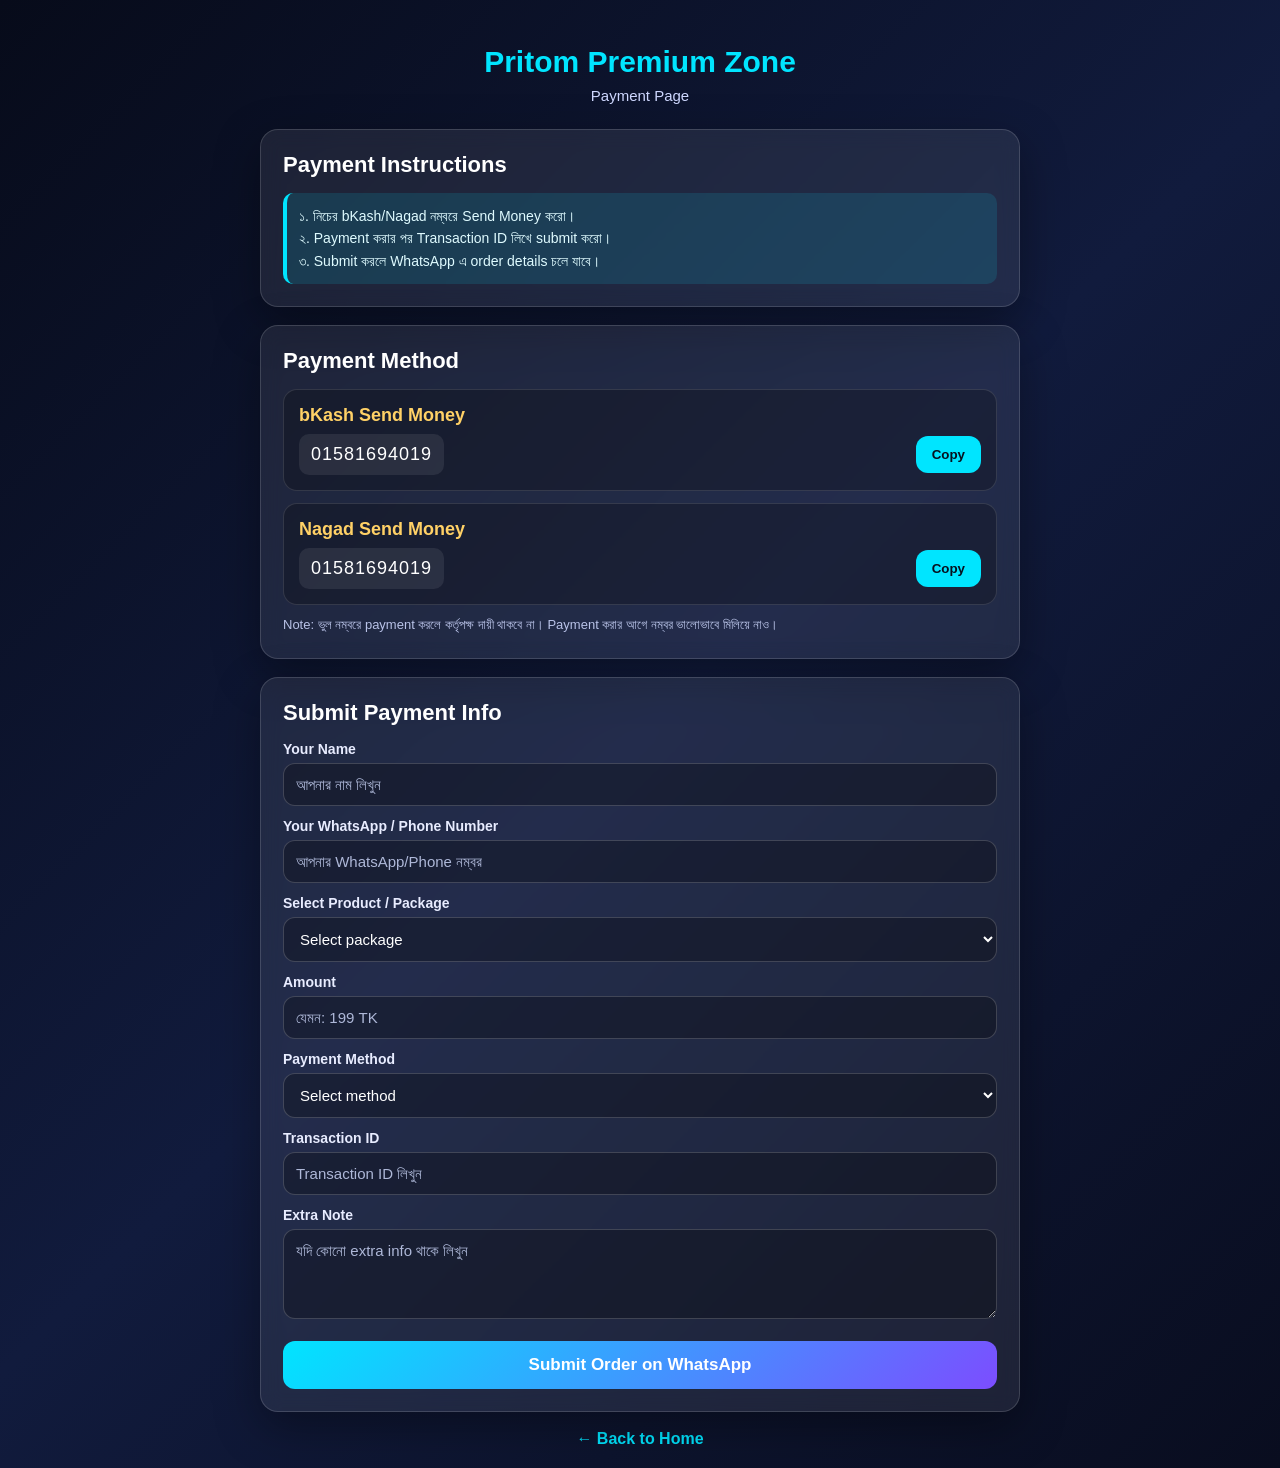
==== payment.html @ acbf882b "Add files via upload" ====
<!DOCTYPE html>
<html lang="bn">
<head>
  <meta charset="UTF-8" />
  <meta name="viewport" content="width=device-width, initial-scale=1.0" />
  <title>Payment - Pritom Premium Zone</title>

  <style>
    * {
      margin: 0;
      padding: 0;
      box-sizing: border-box;
      font-family: Arial, Helvetica, sans-serif;
    }

    body {
      min-height: 100vh;
      background: linear-gradient(135deg, #070b1a, #111b3d, #090d1f);
      color: #ffffff;
      padding: 20px;
    }

    .container {
      max-width: 760px;
      margin: 0 auto;
    }

    .header {
      text-align: center;
      padding: 25px 10px;
    }

    .header h1 {
      font-size: 30px;
      color: #00e5ff;
      margin-bottom: 8px;
    }

    .header p {
      color: #cfd8ff;
      font-size: 15px;
    }

    .card {
      background: rgba(255, 255, 255, 0.08);
      border: 1px solid rgba(255, 255, 255, 0.15);
      border-radius: 18px;
      padding: 22px;
      margin-bottom: 18px;
      box-shadow: 0 15px 45px rgba(0,0,0,0.35);
      backdrop-filter: blur(10px);
    }

    .card h2 {
      font-size: 22px;
      margin-bottom: 15px;
    }

    .notice {
      background: rgba(0, 229, 255, 0.12);
      border-left: 4px solid #00e5ff;
      padding: 12px;
      border-radius: 10px;
      color: #dffbff;
      font-size: 14px;
      line-height: 1.6;
    }

    .payment-box {
      display: grid;
      gap: 12px;
      margin-top: 15px;
    }

    .method {
      background: rgba(0,0,0,0.25);
      border: 1px solid rgba(255,255,255,0.12);
      border-radius: 14px;
      padding: 15px;
    }

    .method strong {
      display: block;
      color: #ffd166;
      font-size: 18px;
      margin-bottom: 8px;
    }

    .number-row {
      display: flex;
      gap: 10px;
      align-items: center;
      justify-content: space-between;
      flex-wrap: wrap;
    }

    .number {
      font-size: 18px;
      letter-spacing: 1px;
      color: #ffffff;
      background: rgba(255,255,255,0.08);
      padding: 10px 12px;
      border-radius: 10px;
    }

    button,
    .btn {
      border: none;
      outline: none;
      cursor: pointer;
      border-radius: 12px;
      padding: 11px 16px;
      font-weight: 700;
      text-decoration: none;
      display: inline-block;
      transition: 0.25s;
    }

    .copy-btn {
      background: #00e5ff;
      color: #06111f;
    }

    .copy-btn:hover {
      transform: translateY(-2px);
      background: #6ff3ff;
    }

    label {
      display: block;
      margin: 12px 0 6px;
      color: #e8ecff;
      font-size: 14px;
      font-weight: 600;
    }

    input,
    select,
    textarea {
      width: 100%;
      padding: 12px;
      border-radius: 12px;
      border: 1px solid rgba(255,255,255,0.18);
      background: rgba(0,0,0,0.28);
      color: #ffffff;
      font-size: 15px;
      outline: none;
    }

    input::placeholder,
    textarea::placeholder {
      color: #aeb8d8;
    }

    select option {
      color: #000;
    }

    textarea {
      min-height: 90px;
      resize: vertical;
    }

    .submit-btn {
      width: 100%;
      margin-top: 18px;
      background: linear-gradient(135deg, #00e5ff, #7c4dff);
      color: #ffffff;
      font-size: 17px;
      padding: 14px;
    }

    .submit-btn:hover {
      transform: translateY(-2px);
      box-shadow: 0 10px 25px rgba(0,229,255,0.25);
    }

    .back {
      text-align: center;
      margin-top: 18px;
    }

    .back a {
      color: #00e5ff;
      text-decoration: none;
      font-weight: 700;
    }

    .small {
      color: #b9c3e8;
      font-size: 13px;
      line-height: 1.6;
      margin-top: 10px;
    }

    @media (max-width: 520px) {
      .header h1 {
        font-size: 25px;
      }

      .number {
        width: 100%;
      }

      .copy-btn {
        width: 100%;
      }
    }
  </style>
</head>

<body>
  <div class="container">
    <div class="header">
      <h1>Pritom Premium Zone</h1>
      <p>Payment Page</p>
    </div>

    <div class="card">
      <h2>Payment Instructions</h2>
      <div class="notice">
        ১. নিচের bKash/Nagad নম্বরে Send Money করো। <br>
        ২. Payment করার পর Transaction ID লিখে submit করো। <br>
        ৩. Submit করলে WhatsApp এ order details চলে যাবে।
      </div>
    </div>

    <div class="card">
      <h2>Payment Method</h2>

      <div class="payment-box">
        <div class="method">
          <strong>bKash Send Money</strong>
          <div class="number-row">
            <div class="number" id="bkashNumber">01581694019</div>
            <button class="copy-btn" onclick="copyText('bkashNumber')">Copy</button>
          </div>
        </div>

        <div class="method">
          <strong>Nagad Send Money</strong>
          <div class="number-row">
            <div class="number" id="nagadNumber">01581694019</div>
            <button class="copy-btn" onclick="copyText('nagadNumber')">Copy</button>
          </div>
        </div>
      </div>

      <p class="small">
        Note: ভুল নম্বরে payment করলে কর্তৃপক্ষ দায়ী থাকবে না। Payment করার আগে নম্বর ভালোভাবে মিলিয়ে নাও।
      </p>
    </div>

    <div class="card">
      <h2>Submit Payment Info</h2>

      <form id="paymentForm">
        <label>Your Name</label>
        <input type="text" id="name" placeholder="আপনার নাম লিখুন" required />

        <label>Your WhatsApp / Phone Number</label>
        <input type="text" id="phone" placeholder="আপনার WhatsApp/Phone নম্বর" required />

        <label>Select Product / Package</label>
        <select id="package" required>
          <option value="">Select package</option>
          <option value="YouTube + Google One">YouTube + Google One</option>
          <option value="YouTube + Gemini Pro">YouTube + Gemini Pro</option>
          <option value="Google One 5TB + Gemini Pro">Google One 5TB + Gemini Pro</option>
          <option value="YouTube Premium">YouTube Premium</option>
          <option value="Netflix Premium">Netflix Premium</option>
          <option value="Amazon Prime">Amazon Prime</option>
          <option value="Other">Other</option>
        </select>

        <label>Amount</label>
        <input type="text" id="amount" placeholder="যেমন: 199 TK" required />

        <label>Payment Method</label>
        <select id="method" required>
          <option value="">Select method</option>
          <option value="bKash">bKash</option>
          <option value="Nagad">Nagad</option>
        </select>

        <label>Transaction ID</label>
        <input type="text" id="trxid" placeholder="Transaction ID লিখুন" required />

        <label>Extra Note</label>
        <textarea id="note" placeholder="যদি কোনো extra info থাকে লিখুন"></textarea>

        <button type="submit" class="submit-btn">Submit Order on WhatsApp</button>
      </form>
    </div>

    <div class="back">
      <a href="index.html">← Back to Home</a>
    </div>
  </div>

  <script>
    function copyText(id) {
      const text = document.getElementById(id).innerText;

      navigator.clipboard.writeText(text).then(function () {
        alert("Number copied: " + text);
      }).catch(function () {
        alert("Copy failed. Please copy manually.");
      });
    }


      const params = new URLSearchParams(window.location.search);
      const selectedPackage = params.get("package");
      if (selectedPackage) {
        const packageSelect = document.getElementById("package");
        let matched = false;
        Array.from(packageSelect.options).forEach(option => {
          if (option.value.toLowerCase() === selectedPackage.toLowerCase()) matched = true;
        });
        if (!matched) {
          const option = document.createElement("option");
          option.value = selectedPackage;
          option.textContent = selectedPackage;
          packageSelect.appendChild(option);
        }
        packageSelect.value = selectedPackage;
      }

    document.getElementById("paymentForm").addEventListener("submit", function(e) {
      e.preventDefault();

      const name = document.getElementById("name").value.trim();
      const phone = document.getElementById("phone").value.trim();
      const pack = document.getElementById("package").value;
      const amount = document.getElementById("amount").value.trim();
      const method = document.getElementById("method").value;
      const trxid = document.getElementById("trxid").value.trim();
      const note = document.getElementById("note").value.trim();

      const whatsappNumber = "8801581694019";

      const message =
`Hello Pritom Premium Zone,

I have completed payment.

Name: ${name}
Phone: ${phone}
Package: ${pack}
Amount: ${amount}
Payment Method: ${method}
Transaction ID: ${trxid}
Note: ${note ? note : "N/A"}

Please confirm my order.`;

      const url = "https://wa.me/" + whatsappNumber + "?text=" + encodeURIComponent(message);
      window.open(url, "_blank");
    });
  </script>
</body>
</html>
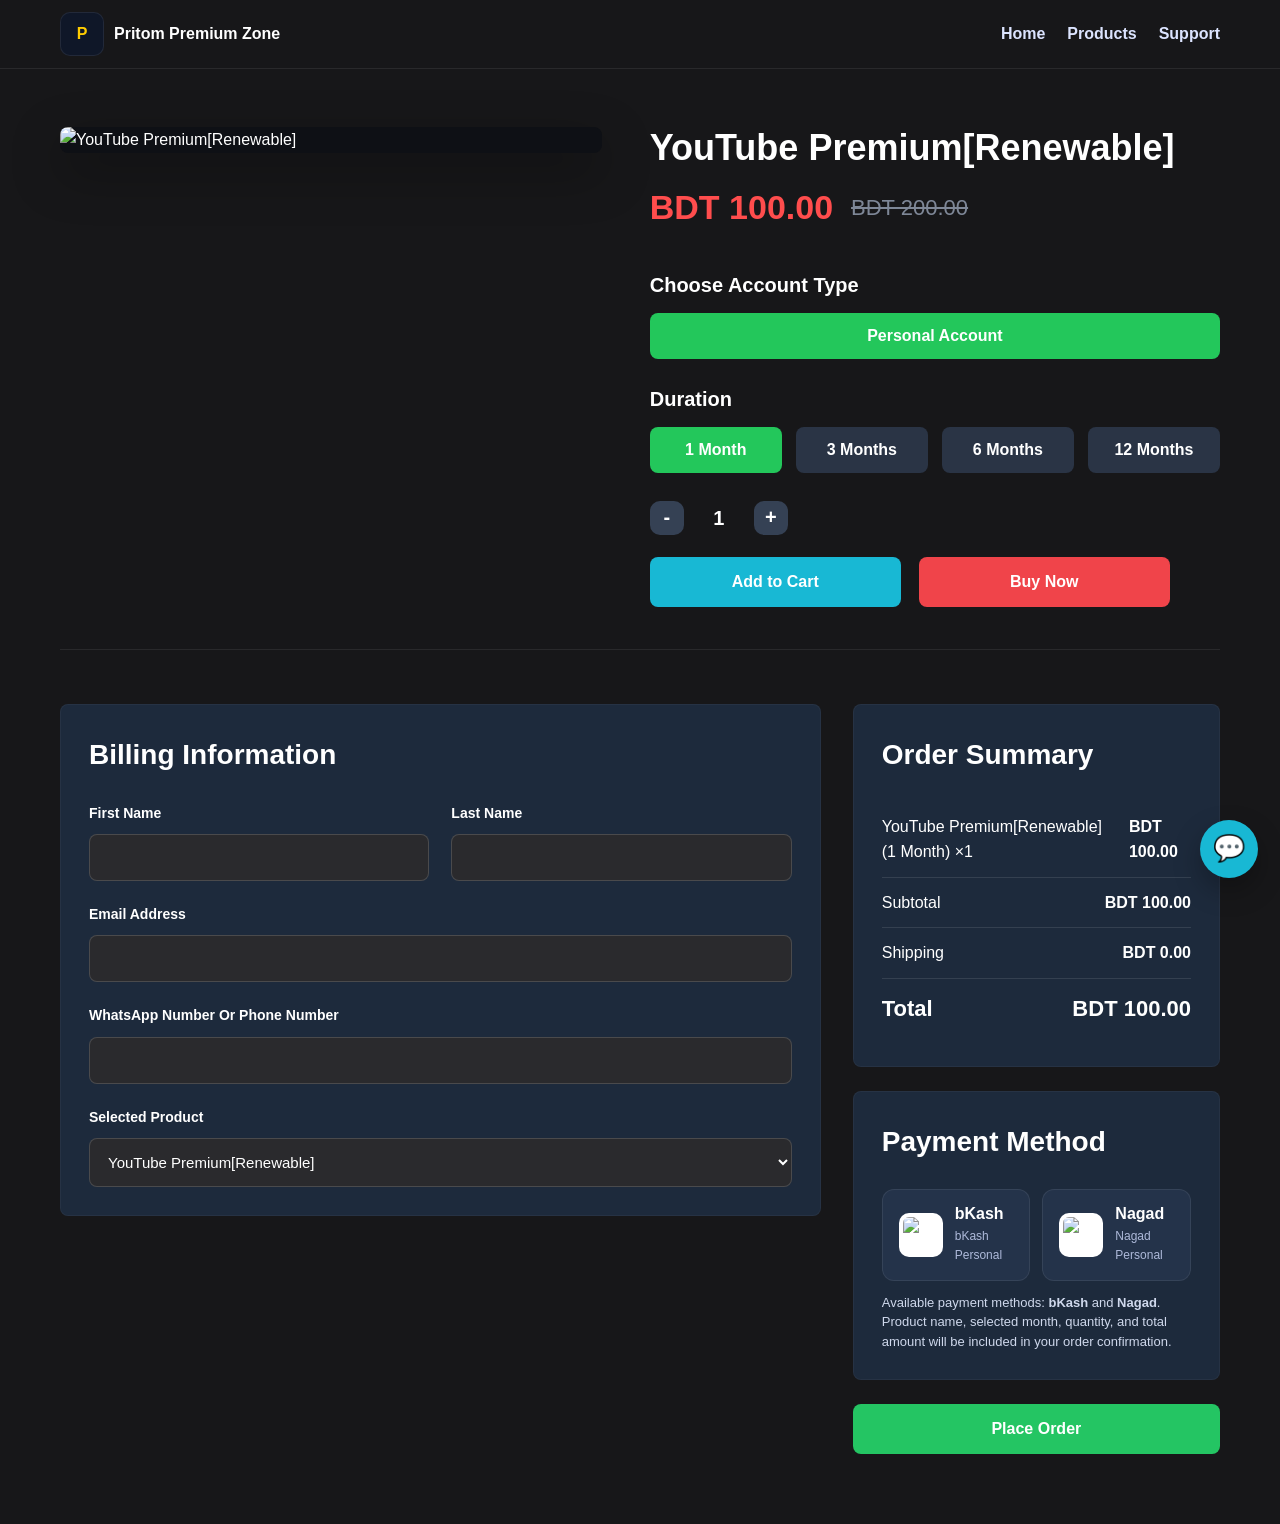
==== commit 061195c2: "Add files via upload" ====
--- a/payment.html
+++ b/payment.html
@@ -1,363 +1,314 @@
 <!DOCTYPE html>
-<html lang="bn">
+<html lang="en">
 <head>
   <meta charset="UTF-8" />
   <meta name="viewport" content="width=device-width, initial-scale=1.0" />
   <title>Payment - Pritom Premium Zone</title>
-
+  <link rel="stylesheet" href="style.css" />
   <style>
-    * {
-      margin: 0;
-      padding: 0;
-      box-sizing: border-box;
-      font-family: Arial, Helvetica, sans-serif;
-    }
-
-    body {
-      min-height: 100vh;
-      background: linear-gradient(135deg, #070b1a, #111b3d, #090d1f);
-      color: #ffffff;
-      padding: 20px;
-    }
-
-    .container {
-      max-width: 760px;
-      margin: 0 auto;
-    }
-
-    .header {
-      text-align: center;
-      padding: 25px 10px;
-    }
-
-    .header h1 {
-      font-size: 30px;
-      color: #00e5ff;
-      margin-bottom: 8px;
-    }
-
-    .header p {
-      color: #cfd8ff;
-      font-size: 15px;
-    }
-
-    .card {
-      background: rgba(255, 255, 255, 0.08);
-      border: 1px solid rgba(255, 255, 255, 0.15);
-      border-radius: 18px;
-      padding: 22px;
-      margin-bottom: 18px;
-      box-shadow: 0 15px 45px rgba(0,0,0,0.35);
-      backdrop-filter: blur(10px);
-    }
-
-    .card h2 {
-      font-size: 22px;
-      margin-bottom: 15px;
-    }
-
-    .notice {
-      background: rgba(0, 229, 255, 0.12);
-      border-left: 4px solid #00e5ff;
-      padding: 12px;
-      border-radius: 10px;
-      color: #dffbff;
-      font-size: 14px;
-      line-height: 1.6;
-    }
-
-    .payment-box {
-      display: grid;
-      gap: 12px;
-      margin-top: 15px;
-    }
-
-    .method {
-      background: rgba(0,0,0,0.25);
-      border: 1px solid rgba(255,255,255,0.12);
-      border-radius: 14px;
-      padding: 15px;
-    }
-
-    .method strong {
-      display: block;
-      color: #ffd166;
-      font-size: 18px;
-      margin-bottom: 8px;
-    }
-
-    .number-row {
-      display: flex;
-      gap: 10px;
-      align-items: center;
-      justify-content: space-between;
-      flex-wrap: wrap;
-    }
-
-    .number {
-      font-size: 18px;
-      letter-spacing: 1px;
-      color: #ffffff;
-      background: rgba(255,255,255,0.08);
-      padding: 10px 12px;
-      border-radius: 10px;
-    }
-
-    button,
-    .btn {
-      border: none;
-      outline: none;
-      cursor: pointer;
-      border-radius: 12px;
-      padding: 11px 16px;
-      font-weight: 700;
-      text-decoration: none;
-      display: inline-block;
-      transition: 0.25s;
-    }
-
-    .copy-btn {
-      background: #00e5ff;
-      color: #06111f;
-    }
-
-    .copy-btn:hover {
-      transform: translateY(-2px);
-      background: #6ff3ff;
-    }
-
-    label {
-      display: block;
-      margin: 12px 0 6px;
-      color: #e8ecff;
-      font-size: 14px;
-      font-weight: 600;
-    }
-
-    input,
-    select,
-    textarea {
-      width: 100%;
-      padding: 12px;
-      border-radius: 12px;
-      border: 1px solid rgba(255,255,255,0.18);
-      background: rgba(0,0,0,0.28);
-      color: #ffffff;
-      font-size: 15px;
-      outline: none;
-    }
-
-    input::placeholder,
-    textarea::placeholder {
-      color: #aeb8d8;
-    }
-
-    select option {
-      color: #000;
-    }
-
-    textarea {
-      min-height: 90px;
-      resize: vertical;
-    }
-
-    .submit-btn {
-      width: 100%;
-      margin-top: 18px;
-      background: linear-gradient(135deg, #00e5ff, #7c4dff);
-      color: #ffffff;
-      font-size: 17px;
-      padding: 14px;
-    }
-
-    .submit-btn:hover {
-      transform: translateY(-2px);
-      box-shadow: 0 10px 25px rgba(0,229,255,0.25);
-    }
-
-    .back {
-      text-align: center;
-      margin-top: 18px;
-    }
-
-    .back a {
-      color: #00e5ff;
-      text-decoration: none;
-      font-weight: 700;
-    }
-
-    .small {
-      color: #b9c3e8;
-      font-size: 13px;
-      line-height: 1.6;
-      margin-top: 10px;
-    }
-
-    @media (max-width: 520px) {
-      .header h1 {
-        font-size: 25px;
-      }
-
-      .number {
-        width: 100%;
-      }
-
-      .copy-btn {
-        width: 100%;
-      }
-    }
+    body{background:#171719;color:#fff;font-family:Arial,Helvetica,sans-serif}
+    .pay-header{position:sticky;top:0;z-index:10;background:#171719;border-bottom:1px solid rgba(255,255,255,.08)}
+    .pay-nav{min-height:68px;display:flex;align-items:center;justify-content:space-between;gap:24px}
+    .pay-brand{display:flex;align-items:center;gap:10px;font-weight:800}
+    .pay-logo{width:44px;height:44px;border-radius:10px;background:#0f1728;display:grid;place-items:center;color:#ffcc00;border:1px solid rgba(255,255,255,.08)}
+    .pay-links{display:flex;gap:22px;align-items:center;color:#dce4ff;font-weight:700}
+    .pay-links a{color:#dce4ff;text-decoration:none}
+    .pay-links a:hover{color:#1dd7ff}
+    .product-detail{display:grid;grid-template-columns:.95fr 1fr;gap:48px;align-items:start;padding:58px 0 42px}
+    .detail-image{background:#0e1015;border-radius:8px;overflow:hidden;box-shadow:0 18px 50px rgba(0,0,0,.35)}
+    .detail-image img{width:100%;display:block}
+    .detail-box h1{font-size:36px;line-height:1.15;margin:0 0 12px}
+    .detail-price{display:flex;align-items:center;gap:18px;margin:0 0 34px}
+    .sale-price{font-size:34px;font-weight:900;color:#ff4d4d}
+    .old-price{font-size:22px;text-decoration:line-through;color:#7e8797}
+    .choice-title{font-size:20px;font-weight:800;margin:24px 0 12px}
+    .account-type{display:grid;grid-template-columns:1fr;gap:12px;margin-bottom:22px}
+    .pill-btn{border:0;border-radius:8px;background:#2a3445;color:#fff;padding:14px 20px;font-weight:800;font-size:16px;cursor:pointer}
+    .pill-btn.active{background:#23c75b}
+    .duration-row{display:grid;grid-template-columns:repeat(4,1fr);gap:14px;margin-bottom:28px}
+    .quantity-row{display:flex;align-items:center;gap:18px;margin:4px 0 22px}
+    .qty-btn{width:34px;height:34px;border:0;border-radius:10px;background:#354154;color:#fff;font-size:20px;font-weight:900;cursor:pointer}
+    .qty-value{font-size:20px;font-weight:800;min-width:34px;text-align:center}
+    .action-row{display:grid;grid-template-columns:1fr 1fr;gap:18px;max-width:520px}
+    .cyan-btn,.red-btn,.green-btn,.blue-btn{border:0;border-radius:8px;color:#fff;font-weight:900;font-size:16px;padding:16px 22px;cursor:pointer}
+    .cyan-btn{background:#18b8d4}.red-btn{background:#f0444a}.green-btn{background:#24c563}.blue-btn{background:#075bd8}
+    .checkout-section{padding:54px 0 70px;border-top:1px solid rgba(255,255,255,.08)}
+    .checkout-grid{display:grid;grid-template-columns:1.45fr .7fr;gap:32px;align-items:start}
+    .pay-card{background:#1d2a3c;border-radius:8px;padding:28px;border:1px solid rgba(255,255,255,.04)}
+    .pay-card h2{font-size:28px;margin:0 0 24px}
+    .form-grid2{display:grid;grid-template-columns:1fr 1fr;gap:22px}
+    .field.full{grid-column:1/-1}
+    .field label{display:block;margin-bottom:10px;color:#fff;font-weight:800}
+    .field input,.field select{width:100%;background:#2a2a2d;border:1px solid rgba(255,255,255,.15);border-radius:8px;color:#fff;padding:14px;font-size:15px;outline:none}
+    .field input:focus{border-color:#2b80ff;box-shadow:0 0 0 2px rgba(43,128,255,.18)}
+    .summary-line{display:flex;justify-content:space-between;gap:20px;padding:12px 0;border-bottom:1px solid rgba(255,255,255,.1);font-size:16px}
+    .summary-line.total{border-bottom:0;font-size:22px;font-weight:900}
+    .payment-method-list{display:grid;grid-template-columns:1fr 1fr;gap:12px;margin-top:8px}.payment-method-card{display:flex;align-items:center;gap:12px;padding:14px 16px;background:#24334a;border:1px solid rgba(255,255,255,.08);border-radius:12px}.payment-method-card img{width:44px;height:44px;object-fit:contain;background:#fff;border-radius:10px;padding:4px}.payment-method-card strong{display:block;color:#fff;font-size:16px;line-height:1.2}.payment-method-card span{display:block;color:#aebada;font-size:12px;margin-top:4px}.payment-method-note{margin-top:12px;color:#cfd8ec;font-size:13px;line-height:1.5}
+    .place-order{width:100%;margin-top:24px}
+    .chat-float{position:fixed;right:22px;bottom:22px;width:58px;height:58px;border-radius:50%;display:grid;place-items:center;background:#18b8d4;color:#fff;font-size:26px;text-decoration:none;box-shadow:0 12px 28px rgba(0,0,0,.28)}
+    .modal{display:none;position:fixed;inset:0;background:rgba(8,15,31,.72);z-index:9999;align-items:center;justify-content:center;padding:18px;backdrop-filter:blur(8px)}
+    .modal.active{display:flex}
+    .modal-box{width:min(460px,96vw);max-height:92vh;overflow:auto;background:#f7fbff;color:#06142a;border-radius:22px;box-shadow:0 25px 80px rgba(0,0,0,.42)}
+    .modal-top{display:flex;align-items:center;justify-content:space-between;padding:18px 22px;background:#fff;border-radius:22px 22px 0 0;border-bottom:1px solid #e8eef7;font-weight:900}
+    .close-btn{border:0;background:#eef3f9;width:34px;height:34px;border-radius:50%;font-size:24px;color:#718199;cursor:pointer}
+    .modal-body{padding:22px 18px 0;background:#f5f9ff}
+    .pay-logo-card{display:flex;flex-direction:column;align-items:center;justify-content:center;gap:10px;padding:8px 0 4px}.pay-logo-card img{width:120px;max-height:64px;object-fit:contain}.pay-logo-card strong{font-size:18px;color:#1f3558}
+    .method-tabs{display:grid;grid-template-columns:1fr 1fr;margin:14px 0;border-radius:8px;overflow:hidden;background:#095bd8;color:#fff;font-weight:800}
+    .method-tabs button{border:0;background:#075bd8;color:#fff;padding:14px;cursor:pointer;font-weight:900}
+    .method-tabs button.active{background:#0b6bf0}
+    .method-boxes{display:grid;grid-template-columns:1fr 1fr;gap:12px;margin:12px 0 24px}
+    .method-box{background:#fff;border:1px solid #dbe3ee;border-radius:12px;padding:16px 14px;text-align:center;cursor:pointer}.method-box img{width:100%;max-width:120px;height:52px;object-fit:contain;margin:0 auto 10px;display:block}
+    .method-box.active{border-color:#075bd8;box-shadow:0 0 0 2px rgba(7,91,216,.14)}
+    .method-box strong{display:block;font-size:18px;margin-bottom:8px}
+    .payment-instructions{background:#fff;border-radius:12px;padding:18px;margin:12px 0 16px;color:#000}
+    .instruction-row{display:flex;align-items:center;justify-content:space-between;gap:10px;border-bottom:1px solid #dfe6f0;padding:11px 0;font-size:14px}
+    .instruction-row:last-child{border-bottom:0}
+    .copy-mini{border:0;background:#075bd8;color:#fff;border-radius:7px;padding:6px 10px;font-weight:800;cursor:pointer}
+    .amount-banner{background:#fff;border-radius:10px;padding:14px 16px;margin:12px 0;color:#73829a;font-size:28px;font-weight:900}
+    .verify-area{background:#fff;padding:16px 18px;border-radius:12px;margin-bottom:18px}
+    .verify-area label{display:block;font-weight:800;margin-bottom:10px;color:#000}
+    .verify-area input{width:100%;padding:14px;border:1px solid #cbd4e1;border-radius:8px;font-size:14px}
+    .modal-footer{background:#edf5ff;text-align:center;padding:16px;color:#8da0ba;font-size:13px;font-weight:800;border-radius:0 0 22px 22px}
+    @media(max-width:900px){.product-detail,.checkout-grid{grid-template-columns:1fr;gap:28px}.detail-box h1{font-size:28px}.duration-row{grid-template-columns:repeat(2,1fr)}}
+    @media(max-width:560px){.product-detail{padding-top:30px}.form-grid2,.action-row,.payment-method-list{grid-template-columns:1fr}.sale-price{font-size:28px}.pay-links{gap:12px;font-size:13px}.pay-brand span:last-child{display:none}.method-boxes{grid-template-columns:1fr}.payment-method-card{padding:12px}.payment-method-card img{width:40px;height:40px}}
   </style>
 </head>
-
 <body>
-  <div class="container">
-    <div class="header">
-      <h1>Pritom Premium Zone</h1>
-      <p>Payment Page</p>
+  <header class="pay-header">
+    <div class="container pay-nav">
+      <a class="pay-brand" href="index.html" target="_blank"><span class="pay-logo">P</span><span>Pritom Premium Zone</span></a>
+      <nav class="pay-links"><a href="index.html" target="_blank">Home</a><a href="index.html#packages" target="_blank">Products</a><a href="https://wa.me/8801581694019" target="_blank">Support</a></nav>
     </div>
-
-    <div class="card">
-      <h2>Payment Instructions</h2>
-      <div class="notice">
-        ১. নিচের bKash/Nagad নম্বরে Send Money করো। <br>
-        ২. Payment করার পর Transaction ID লিখে submit করো। <br>
-        ৩. Submit করলে WhatsApp এ order details চলে যাবে।
+  </header>
+
+  <main class="container">
+    <section class="product-detail">
+      <div class="detail-image"><img id="productImage" src="" alt="Product image"></div>
+      <div class="detail-box">
+        <h1 id="productTitle">Product Name</h1>
+        <div class="detail-price"><span class="sale-price" id="mainPrice">BDT 0.00</span><span class="old-price" id="oldPrice">BDT 0.00</span></div>
+        <div class="choice-title">Choose Account Type</div>
+        <div class="account-type"><button class="pill-btn active" type="button">Personal Account</button></div>
+        <div class="choice-title">Duration</div>
+        <div class="duration-row" id="durationButtons"></div>
+        <div class="quantity-row"><button class="qty-btn" id="minusQty" type="button">-</button><span class="qty-value" id="qtyValue">1</span><button class="qty-btn" id="plusQty" type="button">+</button></div>
+        <div class="action-row"><button class="cyan-btn" id="addCartBtn" type="button">Add to Cart</button><button class="red-btn" id="buyNowBtn" type="button">Buy Now</button></div>
       </div>
-    </div>
-
-    <div class="card">
-      <h2>Payment Method</h2>
-
-      <div class="payment-box">
-        <div class="method">
-          <strong>bKash Send Money</strong>
-          <div class="number-row">
-            <div class="number" id="bkashNumber">01581694019</div>
-            <button class="copy-btn" onclick="copyText('bkashNumber')">Copy</button>
+    </section>
+
+    <section class="checkout-section" id="checkout">
+      <div class="checkout-grid">
+        <div class="pay-card">
+          <h2>Billing Information</h2>
+          <div class="form-grid2">
+            <div class="field"><label>First Name</label><input id="firstName" type="text" required></div>
+            <div class="field"><label>Last Name</label><input id="lastName" type="text"></div>
+            <div class="field full"><label>Email Address</label><input id="email" type="email"></div>
+            <div class="field full"><label>WhatsApp Number Or Phone Number</label><input id="phone" type="text" required></div>
+            <div class="field full"><label>Selected Product</label><select id="productSelect"><option value="YouTube Premium[Renewable]">YouTube Premium[Renewable]</option>
+<option value="Netflix 4k Ultra [TV Plan]">Netflix 4k Ultra [TV Plan]</option>
+<option value="Amazon Prime Video [TV Plan]">Amazon Prime Video [TV Plan]</option>
+<option value="Netflix 4k Ultra [[Phone/PC/iOS Plan]]">Netflix 4k Ultra [[Phone/PC/iOS Plan]]</option>
+<option value="Amazon Prime Video [Phone/PC/iOS Plan]">Amazon Prime Video [Phone/PC/iOS Plan]</option>
+<option value="Bongo BD">Bongo BD</option>
+<option value="Hoichoi Premium">Hoichoi Premium</option>
+<option value="Chorki Premium">Chorki Premium</option>
+<option value="Crunchyroll Premium">Crunchyroll Premium</option>
+<option value="IP TV [Global]">IP TV [Global]</option>
+<option value="Spotify Premium">Spotify Premium</option>
+<option value="Music Premium [Renewable]">Music Premium [Renewable]</option>
+<option value="Apple Music">Apple Music</option></select></div>
           </div>
         </div>
-
-        <div class="method">
-          <strong>Nagad Send Money</strong>
-          <div class="number-row">
-            <div class="number" id="nagadNumber">01581694019</div>
-            <button class="copy-btn" onclick="copyText('nagadNumber')">Copy</button>
+        <div>
+          <div class="pay-card">
+            <h2>Order Summary</h2>
+            <div class="summary-line"><span id="summaryProduct">Product</span><strong id="summaryPrice">BDT 0.00</strong></div>
+            <div class="summary-line"><span>Subtotal</span><strong id="summarySubtotal">BDT 0.00</strong></div>
+            <div class="summary-line"><span>Shipping</span><strong>BDT 0.00</strong></div>
+            <div class="summary-line total"><span>Total</span><strong id="summaryTotal">BDT 0.00</strong></div>
           </div>
+          <div class="pay-card" style="margin-top:24px">
+            <h2>Payment Method</h2>
+            <div class="payment-method-list">
+              <div class="payment-method-card">
+                <img src="assets/payment/bkash.png" alt="bKash logo">
+                <div><strong>bKash</strong><span>bKash Personal</span></div>
+              </div>
+              <div class="payment-method-card">
+                <img src="assets/payment/nagad.png" alt="Nagad logo">
+                <div><strong>Nagad</strong><span>Nagad Personal</span></div>
+              </div>
+            </div>
+            <div class="payment-method-note">Available payment methods: <strong>bKash</strong> and <strong>Nagad</strong>. Product name, selected month, quantity, and total amount will be included in your order confirmation.</div>
+          </div>
+          <button class="green-btn place-order" id="placeOrderBtn" type="button">Place Order</button>
         </div>
       </div>
-
-      <p class="small">
-        Note: ভুল নম্বরে payment করলে কর্তৃপক্ষ দায়ী থাকবে না। Payment করার আগে নম্বর ভালোভাবে মিলিয়ে নাও।
-      </p>
-    </div>
-
-    <div class="card">
-      <h2>Submit Payment Info</h2>
-
-      <form id="paymentForm">
-        <label>Your Name</label>
-        <input type="text" id="name" placeholder="আপনার নাম লিখুন" required />
-
-        <label>Your WhatsApp / Phone Number</label>
-        <input type="text" id="phone" placeholder="আপনার WhatsApp/Phone নম্বর" required />
-
-        <label>Select Product / Package</label>
-        <select id="package" required>
-          <option value="">Select package</option>
-          <option value="YouTube + Google One">YouTube + Google One</option>
-          <option value="YouTube + Gemini Pro">YouTube + Gemini Pro</option>
-          <option value="Google One 5TB + Gemini Pro">Google One 5TB + Gemini Pro</option>
-          <option value="YouTube Premium">YouTube Premium</option>
-          <option value="Netflix Premium">Netflix Premium</option>
-          <option value="Amazon Prime">Amazon Prime</option>
-          <option value="Other">Other</option>
-        </select>
-
-        <label>Amount</label>
-        <input type="text" id="amount" placeholder="যেমন: 199 TK" required />
-
-        <label>Payment Method</label>
-        <select id="method" required>
-          <option value="">Select method</option>
-          <option value="bKash">bKash</option>
-          <option value="Nagad">Nagad</option>
-        </select>
-
-        <label>Transaction ID</label>
-        <input type="text" id="trxid" placeholder="Transaction ID লিখুন" required />
-
-        <label>Extra Note</label>
-        <textarea id="note" placeholder="যদি কোনো extra info থাকে লিখুন"></textarea>
-
-        <button type="submit" class="submit-btn">Submit Order on WhatsApp</button>
-      </form>
-    </div>
-
-    <div class="back">
-      <a href="index.html">← Back to Home</a>
+    </section>
+  </main>
+
+  <a class="chat-float" href="https://wa.me/8801581694019" target="_blank">💬</a>
+
+  <div class="modal" id="paymentModal">
+    <div class="modal-box">
+      <div class="modal-top"><span>Pritom Premium Zone</span><button class="close-btn" id="closeModal" type="button">×</button></div>
+      <div class="modal-body">
+        <div class="pay-logo-card"><img id="modalMethodLogoImg" src="assets/payment/bkash.png" alt="bKash logo"><strong id="modalMethodLogo">bKash</strong></div>
+        <div class="method-tabs"><button id="mobileTab" class="active" type="button">MOBILE BANKING</button><button type="button">BANKING</button></div>
+        <div class="method-boxes">
+          <div class="method-box active" data-method="bKash"><img src="assets/payment/bkash.png" alt="bKash logo"><strong style="color:#d4145a">bKash</strong><span>bKash Personal</span></div>
+          <div class="method-box" data-method="Nagad"><img src="assets/payment/nagad.png" alt="Nagad logo"><strong style="color:#f15b22">Nagad</strong><span>Nagad Personal</span></div>
+        </div>
+        <div class="amount-banner" id="modalAmount">BDT 0.00</div>
+        <div class="payment-instructions">
+          <div class="instruction-row"><span>Go to your <strong id="methodName1">bKash</strong> app.</span></div>
+          <div class="instruction-row"><span>Choose: <strong>Send Money</strong></span></div>
+          <div class="instruction-row"><span>Enter the Number: <strong id="merchantNumber">01581694019</strong></span><button class="copy-mini" data-copy="01581694019" type="button">Copy</button></div>
+          <div class="instruction-row"><span>Enter the Amount: <strong id="instructionAmount">BDT 0.00</strong></span><button class="copy-mini" id="copyAmount" type="button">Copy</button></div>
+          <div class="instruction-row"><span>Confirm with your <strong id="methodName2">bKash</strong> PIN.</span></div>
+          <div class="instruction-row"><span>Put the Transaction ID below and press Verify.</span></div>
+        </div>
+        <div class="verify-area">
+          <label>Transaction ID</label>
+          <input id="trxId" type="text" placeholder="Enter Transaction ID">
+        </div>
+        <button class="blue-btn" id="verifyBtn" type="button" style="width:100%;margin-bottom:18px">VERIFY</button>
+      </div>
+      <div class="modal-footer">POWERED BY Pritom Premium Zone</div>
     </div>
   </div>
 
-  <script>
-    function copyText(id) {
-      const text = document.getElementById(id).innerText;
-
-      navigator.clipboard.writeText(text).then(function () {
-        alert("Number copied: " + text);
-      }).catch(function () {
-        alert("Copy failed. Please copy manually.");
-      });
-    }
-
-
-      const params = new URLSearchParams(window.location.search);
-      const selectedPackage = params.get("package");
-      if (selectedPackage) {
-        const packageSelect = document.getElementById("package");
-        let matched = false;
-        Array.from(packageSelect.options).forEach(option => {
-          if (option.value.toLowerCase() === selectedPackage.toLowerCase()) matched = true;
-        });
-        if (!matched) {
-          const option = document.createElement("option");
-          option.value = selectedPackage;
-          option.textContent = selectedPackage;
-          packageSelect.appendChild(option);
-        }
-        packageSelect.value = selectedPackage;
-      }
-
-    document.getElementById("paymentForm").addEventListener("submit", function(e) {
-      e.preventDefault();
-
-      const name = document.getElementById("name").value.trim();
-      const phone = document.getElementById("phone").value.trim();
-      const pack = document.getElementById("package").value;
-      const amount = document.getElementById("amount").value.trim();
-      const method = document.getElementById("method").value;
-      const trxid = document.getElementById("trxid").value.trim();
-      const note = document.getElementById("note").value.trim();
-
-      const whatsappNumber = "8801581694019";
-
-      const message =
-`Hello Pritom Premium Zone,
-
-I have completed payment.
-
-Name: ${name}
-Phone: ${phone}
-Package: ${pack}
-Amount: ${amount}
-Payment Method: ${method}
-Transaction ID: ${trxid}
-Note: ${note ? note : "N/A"}
-
-Please confirm my order.`;
-
-      const url = "https://wa.me/" + whatsappNumber + "?text=" + encodeURIComponent(message);
-      window.open(url, "_blank");
-    });
-  </script>
+<script>
+const PRODUCTS = {"YouTube Premium[Renewable]": {"prices": {"1 Month": 100, "3 Months": 300, "6 Months": 600, "12 Months": 1200}, "image": "assets/logos/youtube.png"}, "Netflix 4k Ultra [TV Plan]": {"prices": {"1 Month": 400, "3 Months": 1200, "6 Months": 2400, "12 Months": 4800}, "image": "assets/logos/netflix.png"}, "Amazon Prime Video [TV Plan]": {"prices": {"1 Month": 200, "3 Months": 600, "6 Months": 1200, "12 Months": 2400}, "image": "assets/logos/amazon-prime.png"}, "Netflix 4k Ultra [[Phone/PC/iOS Plan]]": {"prices": {"1 Month": 360, "3 Months": 1080, "6 Months": 2160, "12 Months": 4320}, "image": "assets/logos/netflix.png"}, "Amazon Prime Video [Phone/PC/iOS Plan]": {"prices": {"1 Month": 150, "3 Months": 450, "6 Months": 900, "12 Months": 1800}, "image": "assets/logos/amazon-prime.png"}, "Bongo BD": {"prices": {"1 Month": 200, "3 Months": 600, "6 Months": 1200, "12 Months": 2400}, "image": "assets/logos/bongo.png"}, "Hoichoi Premium": {"prices": {"1 Month": 200, "3 Months": 600, "6 Months": 1200, "12 Months": 2400}, "image": "assets/logos/hoichoi.png"}, "Chorki Premium": {"prices": {"1 Month": 200, "3 Months": 600, "6 Months": 1200, "12 Months": 2400}, "image": "assets/logos/chorki.png"}, "Crunchyroll Premium": {"prices": {"1 Month": 150, "3 Months": 450, "6 Months": 900, "12 Months": 1800}, "image": "assets/logos/crunchyroll.png"}, "IP TV [Global]": {"prices": {"12 Months": 1000}, "image": "assets/logos/iptv.png"}, "Spotify Premium": {"prices": {"1 Month": 200, "3 Months": 600, "6 Months": 1200, "12 Months": 2400}, "image": "assets/logos/spotify.png"}, "Music Premium [Renewable]": {"prices": {"1 Month": 100, "3 Months": 300, "6 Months": 600, "12 Months": 1200}, "image": "assets/logos/youtube-music.png"}, "Apple Music": {"prices": {"1 Month": 200, "3 Months": 600, "6 Months": 1200, "12 Months": 2400}, "image": "assets/logos/apple-music.png"}};
+const OWNER_WHATSAPP = "8801581694019";
+let currentProduct = Object.keys(PRODUCTS)[0];
+let currentDuration = "";
+let quantity = 1;
+let currentMethod = "bKash";
+const METHOD_LOGOS = { bKash: "assets/payment/bkash.png", Nagad: "assets/payment/nagad.png" };
+
+function money(value) { return "BDT " + Number(value).toFixed(2); }
+function qs(id) { return document.getElementById(id); }
+function getUnitPrice() { return PRODUCTS[currentProduct].prices[currentDuration] || 0; }
+function getTotal() { return getUnitPrice() * quantity; }
+
+function updateMethodUI() {
+  qs('modalMethodLogo').textContent = currentMethod;
+  qs('modalMethodLogoImg').src = METHOD_LOGOS[currentMethod] || METHOD_LOGOS.bKash;
+  qs('modalMethodLogoImg').alt = currentMethod + ' logo';
+  qs('methodName1').textContent = currentMethod;
+  qs('methodName2').textContent = currentMethod;
+}
+
+function loadProduct(name) {
+  if (!PRODUCTS[name]) return;
+  currentProduct = name;
+  const durations = Object.keys(PRODUCTS[name].prices);
+  currentDuration = durations[0];
+  quantity = 1;
+  qs('productSelect').value = name;
+  renderProduct();
+}
+
+function renderProduct() {
+  const product = PRODUCTS[currentProduct];
+  qs('productTitle').textContent = currentProduct;
+  qs('productImage').src = product.image || 'assets/logos/youtube.png';
+  qs('productImage').alt = currentProduct;
+  const durationBox = qs('durationButtons');
+  durationBox.innerHTML = '';
+  Object.keys(product.prices).forEach(duration => {
+    const btn = document.createElement('button');
+    btn.type = 'button';
+    btn.className = 'pill-btn' + (duration === currentDuration ? ' active' : '');
+    btn.textContent = duration;
+    btn.onclick = () => { currentDuration = duration; renderProduct(); };
+    durationBox.appendChild(btn);
+  });
+  const unit = getUnitPrice();
+  const fakeOld = Math.round(unit * 2);
+  qs('mainPrice').textContent = money(unit);
+  qs('oldPrice').textContent = money(fakeOld);
+  qs('qtyValue').textContent = quantity;
+  qs('summaryProduct').textContent = `${currentProduct} (${currentDuration}) ×${quantity}`;
+  qs('summaryPrice').textContent = money(getTotal());
+  qs('summarySubtotal').textContent = money(getTotal());
+  qs('summaryTotal').textContent = money(getTotal());
+  qs('modalAmount').textContent = money(getTotal());
+  qs('instructionAmount').textContent = money(getTotal());
+}
+
+qs('productSelect').addEventListener('change', e => loadProduct(e.target.value));
+qs('minusQty').onclick = () => { if (quantity > 1) quantity--; renderProduct(); };
+qs('plusQty').onclick = () => { quantity++; renderProduct(); };
+qs('addCartBtn').onclick = () => document.getElementById('checkout').scrollIntoView({behavior:'smooth'});
+qs('buyNowBtn').onclick = () => document.getElementById('checkout').scrollIntoView({behavior:'smooth'});
+qs('placeOrderBtn').onclick = () => qs('paymentModal').classList.add('active');
+qs('closeModal').onclick = () => qs('paymentModal').classList.remove('active');
+
+Array.from(document.querySelectorAll('.method-box')).forEach(box => {
+  box.onclick = () => {
+    document.querySelectorAll('.method-box').forEach(b => b.classList.remove('active'));
+    box.classList.add('active');
+    currentMethod = box.dataset.method;
+    updateMethodUI();
+  };
+});
+
+document.querySelectorAll('.copy-mini').forEach(btn => {
+  btn.onclick = () => {
+    const text = btn.dataset.copy || String(getTotal());
+    navigator.clipboard.writeText(text);
+    btn.textContent = 'Copied';
+    setTimeout(() => btn.textContent = 'Copy', 900);
+  };
+});
+qs('copyAmount').onclick = () => navigator.clipboard.writeText(String(getTotal()));
+
+qs('verifyBtn').onclick = () => {
+  const firstName = qs('firstName').value.trim();
+  const lastName = qs('lastName').value.trim();
+  const email = qs('email').value.trim();
+  const phone = qs('phone').value.trim();
+  const trx = qs('trxId').value.trim();
+  if (!firstName || !phone) { alert('Please enter your name and phone number.'); return; }
+  if (!trx) { alert('Please enter your Transaction ID.'); return; }
+
+  const now = new Date();
+  const orderNumber = 'PPZ-' + now.getFullYear().toString().slice(-2) + String(now.getMonth() + 1).padStart(2, '0') + String(now.getDate()).padStart(2, '0') + '-' + String(now.getHours()).padStart(2, '0') + String(now.getMinutes()).padStart(2, '0') + String(now.getSeconds()).padStart(2, '0');
+  const orderTime = now.toLocaleString('en-US', {
+    month: 'long',
+    day: 'numeric',
+    year: 'numeric',
+    hour: 'numeric',
+    minute: '2-digit',
+    hour12: true
+  });
+
+  const message = `New Order - Pritom Premium Zone-OOT
+Order Number : ${orderNumber}
+Order Time: ${orderTime}
+Customer Name: ${firstName} ${lastName}
+Phone/WhatsApp: ${phone}
+Selected Package: ${currentProduct}
+Duration: ${currentDuration}
+Price: ${money(getTotal())}
+Gmail/Email: ${email || 'Not provided'}
+Payment Method: ${currentMethod}
+Transaction ID: ${trx}
+Please verify and confirm my order.
+━━━━━━━━━━━━━━━━━━━━
+MAIN WEBSITE:
+www.pritompremiumzone.com
+━━━━━━━━━━━━━━━━━━━━`;
+
+  window.open('https://wa.me/' + OWNER_WHATSAPP + '?text=' + encodeURIComponent(message), '_blank');
+};
+const params = new URLSearchParams(window.location.search);
+const selected = params.get('package');
+loadProduct(selected && PRODUCTS[selected] ? selected : currentProduct);
+updateMethodUI();
+</script>
 </body>
 </html>
--- a/style.css
+++ b/style.css
@@ -0,0 +1,297 @@
+*{margin:0;padding:0;box-sizing:border-box}:root{--bg:#090d1a;--bg-2:#10172d;--card:#151e3b;--text:#fff;--muted:#c4c9ee;--gold:#ffcc00;--orange:#ff7b00;--border:rgba(255,255,255,.1);--shadow:0 18px 55px rgba(0,0,0,.35)}html{scroll-behavior:smooth}body{background:var(--bg);color:var(--text);font-family:Arial,Helvetica,sans-serif;line-height:1.6}a{color:inherit;text-decoration:none}button,input,textarea,select{font-family:inherit}.container{width:min(1160px,92%);margin:0 auto}.site-header{position:sticky;top:0;z-index:1000;background:rgba(9,13,26,.94);border-bottom:1px solid var(--border);backdrop-filter:blur(12px)}.nav-wrap{min-height:76px;display:flex;align-items:center;justify-content:space-between;gap:24px}.brand{display:flex;align-items:center;gap:12px}.brand-icon{width:44px;height:44px;display:grid;place-items:center;background:linear-gradient(135deg,var(--gold),var(--orange));color:#111;border-radius:15px;font-weight:900;font-size:24px}.brand strong,.brand small{display:block}.brand strong{font-size:21px;color:var(--gold);line-height:1.1}.brand small{color:var(--muted);font-size:12px}.nav-menu{display:flex;align-items:center;gap:22px}.nav-menu a{color:#f1f1f1;font-size:15px;transition:.25s}.nav-menu a:hover{color:var(--gold)}.menu-btn{display:none;border:1px solid var(--border);background:transparent;color:var(--text);border-radius:10px;padding:8px 12px;font-size:22px;cursor:pointer}.hero{padding:88px 0 68px;background:radial-gradient(circle at top left,rgba(255,204,0,.18),transparent 32%),radial-gradient(circle at bottom right,rgba(255,123,0,.14),transparent 36%)}.hero-grid{display:grid;grid-template-columns:1.15fr .85fr;gap:38px;align-items:center}.tag{display:inline-block;padding:8px 14px;border-radius:999px;background:rgba(255,255,255,.08);color:var(--gold);font-size:14px;margin-bottom:16px;border:1px solid rgba(255,255,255,.08)}.hero h1{font-size:clamp(38px,6vw,66px);line-height:1.05;margin-bottom:18px;letter-spacing:-1px}.hero p{color:var(--muted);font-size:17px;max-width:650px;margin-bottom:26px}.hero-actions{display:flex;gap:14px;flex-wrap:wrap;margin-bottom:28px}.btn{display:inline-flex;justify-content:center;align-items:center;min-height:46px;padding:12px 20px;border-radius:999px;font-weight:700;border:none;cursor:pointer;transition:.25s;font-size:15px}.btn.primary{background:linear-gradient(135deg,var(--gold),var(--orange));color:#111}.btn.secondary{border:1px solid var(--gold);color:var(--gold);background:transparent}.btn:hover{transform:translateY(-2px);box-shadow:0 12px 28px rgba(255,170,0,.22)}.btn.full{width:100%}.hero-card,.package-card,.contact-card,.order-box,details,.payment-card,.payment-note{background:var(--card);border:1px solid var(--border);border-radius:24px;box-shadow:0 10px 30px rgba(0,0,0,.15)}.hero-card{padding:28px}.hero-card h2{color:var(--gold);margin-bottom:18px}.hero-card ul{list-style:none}.hero-card li{padding:12px 0;color:#f0f2ff;border-bottom:1px solid rgba(255,255,255,.08)}.hero-card li:before{content:"✓ ";color:var(--gold);font-weight:900}.section{padding:74px 0}.dark-section{background:var(--bg-2)}.section-head{text-align:center;margin-bottom:38px}.section-head h2{font-size:clamp(30px,4vw,42px);margin-bottom:8px}.section-head p{color:var(--muted)}.category-block{margin:34px 0}.category-title{color:var(--gold);font-size:28px;margin-bottom:16px;border-left:5px solid var(--gold);padding-left:12px}.package-grid,.contact-grid,.payment-grid{display:grid;grid-template-columns:repeat(3,minmax(0,1fr));gap:22px}.payment-grid{grid-template-columns:repeat(2,minmax(0,1fr));max-width:780px;margin:0 auto}.payment-card{padding:24px;text-align:center}.payment-icon{font-size:34px;margin-bottom:10px}.payment-card h3{color:var(--gold)}.payment-number{font-size:25px;font-weight:900;margin:10px 0 16px}.copy-btn{border:1px solid var(--gold);background:transparent;color:var(--gold);border-radius:999px;padding:9px 14px;cursor:pointer;font-weight:700}.payment-note{max-width:780px;margin:18px auto 0;padding:16px;color:var(--muted)}.payment-note strong{color:var(--gold)}.package-card{padding:24px;transition:.25s}.package-card:hover{transform:translateY(-5px);border-color:rgba(255,204,0,.45)}.package-icon{width:54px;height:54px;display:grid;place-items:center;background:rgba(255,204,0,.12);border-radius:18px;font-size:25px;margin-bottom:16px}.package-card h3{color:var(--gold);font-size:21px;margin-bottom:8px}.package-card p{color:var(--muted);font-size:15px;margin-bottom:14px}.price{font-size:19px;font-weight:800;margin-bottom:10px}.mini-prices{display:grid;grid-template-columns:1fr 1fr;gap:5px;margin:12px 0 16px}.mini-prices span{font-size:12px;color:#dfe2ff;background:rgba(255,255,255,.06);padding:5px;border-radius:8px}.order-box{max-width:850px;margin:0 auto;padding:28px}.form-grid{display:grid;grid-template-columns:1fr 1fr;gap:16px}.full-row{grid-column:1/-1}label{display:block;color:var(--gold);font-size:14px;font-weight:800;margin-bottom:7px}input,select,textarea{width:100%;padding:13px 14px;border-radius:13px;border:1px solid rgba(255,255,255,.14);background:#090d1a;color:var(--text);outline:none;font-size:15px}input[readonly]{opacity:.85}textarea{min-height:105px;resize:vertical}.contact-card{padding:22px}.contact-card h3{color:var(--gold);margin-bottom:8px}.contact-card p,.contact-card a{color:var(--muted);word-break:break-word}.footer{background:#060914;padding:28px 0;border-top:1px solid var(--border);color:var(--muted);text-align:center}.whatsapp-float{position:fixed;right:18px;bottom:18px;width:58px;height:58px;border-radius:50%;background:#25d366;color:#fff;display:grid;place-items:center;box-shadow:0 0 0 10px rgba(37,211,102,.1),0 0 0 20px rgba(37,211,102,.05),var(--shadow);z-index:999}.whatsapp-float svg{width:34px;height:34px;fill:#fff}@media(max-width:980px){.hero-grid{grid-template-columns:1fr}.package-grid,.contact-grid{grid-template-columns:repeat(2,minmax(0,1fr));gap:14px}.payment-grid{grid-template-columns:repeat(2,minmax(0,1fr))}.nav-menu{position:absolute;left:0;right:0;top:76px;display:none;flex-direction:column;padding:20px;background:#090d1a;border-bottom:1px solid var(--border)}.nav-menu.active{display:flex}.menu-btn{display:block}}@media(max-width:600px){.container{width:min(100%,94%)}.brand strong{font-size:16px}.brand small{font-size:10px}.brand-icon{width:38px;height:38px;font-size:21px}.hero{padding:48px 0 42px}.hero h1{font-size:34px}.hero p{font-size:14px}.hero-card,.order-box{border-radius:18px;padding:18px}.form-grid{grid-template-columns:1fr}.full-row{grid-column:auto}.hero-actions .btn{width:100%}.section{padding:48px 0}.section-head{margin-bottom:22px}.section-head h2{font-size:26px}.section-head p{font-size:13px}.category-title{font-size:22px}.package-grid,.contact-grid{grid-template-columns:repeat(2,minmax(0,1fr))!important;gap:10px}.payment-grid{grid-template-columns:1fr;gap:12px}.payment-card{padding:17px}.payment-number{font-size:22px}.package-card,.contact-card{padding:11px;border-radius:15px}.package-icon{width:32px;height:32px;font-size:15px;border-radius:10px;margin-bottom:8px}.package-card h3{font-size:13px;line-height:1.28;margin-bottom:6px}.package-card p{font-size:10px;line-height:1.35;margin-bottom:8px}.price{font-size:12px;margin-bottom:8px}.mini-prices{grid-template-columns:1fr;gap:3px;margin:8px 0 10px}.mini-prices span{font-size:9px;padding:3px}.package-card .btn{min-height:31px;padding:7px 5px;font-size:10px}.contact-card h3{font-size:12px}.contact-card p,.contact-card a{font-size:10px}}
+.about-card p{color:var(--muted);line-height:1.7;margin-bottom:14px}
+.main-site-link{display:inline-flex;align-items:center;justify-content:center;padding:12px 18px;border-radius:14px;background:rgba(255,204,0,.12);border:1px solid rgba(255,204,0,.35);color:var(--gold);font-weight:800;text-decoration:none;margin:8px 0 14px;word-break:break-all}
+.about-note{margin-bottom:0}
+.package-icon{overflow:hidden;background:rgba(255,255,255,.08);padding:0}
+.package-icon img{width:100%;height:100%;object-fit:cover;display:block}
+@media(max-width:600px){.main-site-link{width:100%;font-size:13px}.about-card p,.about-note{font-size:12px;line-height:1.55}}
+
+
+/* Larger product images */
+.package-card{overflow:hidden}
+.package-icon{width:100%;height:220px;display:flex;align-items:center;justify-content:center;border-radius:18px;margin-bottom:16px;background:rgba(255,255,255,.06);padding:10px}
+.package-icon img{width:100%;height:100%;object-fit:contain;display:block}
+@media(max-width:600px){.package-icon{width:100%;height:140px;border-radius:12px;margin-bottom:10px;padding:8px}}
+
+
+/* Redesigned product cards */
+.package-grid{gap:26px;align-items:stretch}
+.package-card{
+  position:relative;
+  display:flex;
+  flex-direction:column;
+  padding:18px;
+  border-radius:28px;
+  background:linear-gradient(180deg,#162246 0%, #111a37 100%);
+  border:1px solid rgba(255,204,0,.12);
+  box-shadow:0 16px 40px rgba(0,0,0,.28);
+}
+.package-card:hover{
+  transform:translateY(-6px);
+  border-color:rgba(255,204,0,.35);
+  box-shadow:0 24px 48px rgba(0,0,0,.34);
+}
+.package-icon{
+  width:100%;
+  height:220px;
+  display:flex;
+  align-items:center;
+  justify-content:center;
+  padding:16px;
+  margin:0 0 18px;
+  border-radius:24px;
+  background:linear-gradient(180deg,rgba(255,255,255,.08),rgba(255,255,255,.04));
+  border:1px solid rgba(255,255,255,.05);
+}
+.package-icon img{
+  width:100%;
+  height:100%;
+  object-fit:contain;
+  display:block;
+  filter:drop-shadow(0 10px 18px rgba(0,0,0,.22));
+}
+.package-card h3{
+  margin:0 0 10px;
+  color:#ffd22e;
+  font-size:18px;
+  line-height:1.35;
+  font-weight:800;
+}
+.package-card p{
+  margin:0 0 14px;
+  color:#e4e9ff;
+  font-size:15px;
+  line-height:1.55;
+  min-height:46px;
+}
+.price{
+  display:inline-flex;
+  align-items:center;
+  gap:8px;
+  width:max-content;
+  max-width:100%;
+  padding:10px 14px;
+  margin:0 0 14px;
+  border-radius:14px;
+  background:rgba(255,204,0,.12);
+  color:#ffffff;
+  font-size:28px;
+  font-weight:900;
+  line-height:1;
+}
+.mini-prices{
+  display:grid;
+  grid-template-columns:repeat(2,minmax(0,1fr));
+  gap:9px;
+  margin:0 0 18px;
+}
+.mini-prices span{
+  display:block;
+  padding:10px 12px;
+  border-radius:12px;
+  background:rgba(255,255,255,.06);
+  color:#edf1ff;
+  font-size:13px;
+  font-weight:700;
+  border:1px solid rgba(255,255,255,.04);
+}
+.package-card .btn{
+  margin-top:auto;
+  min-height:48px;
+  border-radius:16px;
+  font-size:17px;
+  font-weight:800;
+}
+
+@media(max-width:980px){
+  .package-grid{grid-template-columns:repeat(2,minmax(0,1fr));gap:18px}
+  .package-icon{height:190px}
+}
+
+@media(max-width:600px){
+  .package-grid{grid-template-columns:repeat(2,minmax(0,1fr))!important;gap:12px}
+  .package-card{
+    padding:12px;
+    border-radius:18px;
+  }
+  .package-icon{
+    height:132px;
+    padding:10px;
+    border-radius:16px;
+    margin-bottom:12px;
+  }
+  .package-card h3{
+    font-size:14px;
+    margin-bottom:6px;
+  }
+  .package-card p{
+    font-size:11px;
+    line-height:1.45;
+    min-height:32px;
+    margin-bottom:10px;
+  }
+  .price{
+    font-size:18px;
+    padding:8px 10px;
+    margin-bottom:10px;
+    border-radius:10px;
+  }
+  .mini-prices{
+    grid-template-columns:1fr 1fr;
+    gap:6px;
+    margin-bottom:12px;
+  }
+  .mini-prices span{
+    font-size:10px;
+    padding:7px 8px;
+    border-radius:9px;
+  }
+  .package-card .btn{
+    min-height:38px;
+    font-size:12px;
+    border-radius:12px;
+    padding:8px 8px;
+  }
+}
+
+
+/* OTT compact product design */
+.section-head{margin-bottom:30px}
+#packages .section-head h2{font-size:clamp(30px,4vw,40px)}
+.compact-category{margin:26px 0 34px}
+.category-title{
+  display:flex;
+  align-items:center;
+  gap:12px;
+  color:#9fb4e8;
+  text-transform:uppercase;
+  letter-spacing:.06em;
+  font-size:22px;
+  margin:0 0 18px;
+  border:none;
+  padding:0;
+}
+.category-title::before,.category-title::after{
+  content:"";
+  height:1px;
+  flex:1;
+  background:rgba(255,255,255,.12);
+}
+.compact-grid,.package-grid{
+  display:grid;
+  grid-template-columns:repeat(5,minmax(0,1fr));
+  gap:12px;
+  align-items:start;
+}
+.package-card{
+  display:flex;
+  flex-direction:column;
+  align-items:center;
+  text-align:center;
+  padding:8px;
+  border-radius:8px;
+  background:#1d2a44;
+  border:1px solid rgba(255,255,255,.08);
+  box-shadow:none;
+}
+.package-card:hover{
+  transform:translateY(-3px);
+  border-color:rgba(255,204,0,.22);
+  box-shadow:0 10px 24px rgba(0,0,0,.18);
+}
+.package-icon{
+  width:100%;
+  aspect-ratio:1/1;
+  height:auto;
+  padding:4px;
+  margin:0 0 8px;
+  border-radius:6px;
+  background:transparent;
+  border:none;
+}
+.package-icon img{
+  width:100%;
+  height:100%;
+  object-fit:cover;
+  border-radius:4px;
+  filter:none;
+}
+.package-card h3{
+  color:#ffffff;
+  font-size:15px;
+  font-weight:700;
+  line-height:1.3;
+  margin:0 0 4px;
+}
+.package-card p,.mini-prices{display:none !important}
+.price{
+  background:none;
+  padding:0;
+  margin:0 0 8px;
+  color:#1dd7ff;
+  font-size:15px;
+  font-weight:800;
+  line-height:1.2;
+}
+.package-card .btn{
+  width:100%;
+  min-height:34px;
+  padding:8px 10px;
+  border-radius:8px;
+  font-size:13px;
+  margin-top:auto;
+}
+@media(max-width:1100px){
+  .compact-grid,.package-grid{grid-template-columns:repeat(4,minmax(0,1fr))}
+}
+@media(max-width:820px){
+  .compact-grid,.package-grid{grid-template-columns:repeat(3,minmax(0,1fr))}
+}
+@media(max-width:600px){
+  .compact-grid,.package-grid{grid-template-columns:repeat(2,minmax(0,1fr)) !important;gap:10px}
+  .category-title{font-size:16px;gap:8px;margin-bottom:12px}
+  .package-card{padding:7px;border-radius:8px}
+  .package-icon{margin-bottom:6px;padding:3px}
+  .package-card h3{font-size:12px;margin-bottom:3px}
+  .price{font-size:12px;margin-bottom:6px}
+  .package-card .btn{min-height:30px;font-size:11px;border-radius:7px;padding:7px}
+}
+
+
+/* Equal card sizing fix */
+.package-grid,.compact-grid{align-items:stretch}
+.package-card{
+  height:100%;
+  justify-content:flex-start;
+}
+.package-card h3{
+  min-height:56px;
+  display:flex;
+  align-items:flex-start;
+  justify-content:center;
+  text-align:center;
+  width:100%;
+}
+.price{
+  min-height:38px;
+  display:flex;
+  align-items:center;
+  justify-content:center;
+  width:100%;
+}
+.package-card .btn{
+  margin-top:auto;
+}
+@media(max-width:600px){
+  .package-card h3{min-height:44px}
+  .price{min-height:28px}
+}
+
+
+.footer-box{display:flex;flex-direction:column;align-items:center;gap:8px}
+.footer-main{color:#ffffff;font-size:18px;font-weight:800;letter-spacing:.02em}
+.footer-sub{max-width:820px;margin:0 auto;color:var(--muted);font-size:15px;line-height:1.7}
+.footer-sub a{color:var(--gold);font-weight:800}
+.footer-credit{color:#d7defc;font-size:14px;letter-spacing:.02em}
+.footer-credit strong{color:#ffffff}
+@media(max-width:600px){.footer-main{font-size:15px}.footer-sub{font-size:12px;line-height:1.6}.footer-credit{font-size:12px}}
